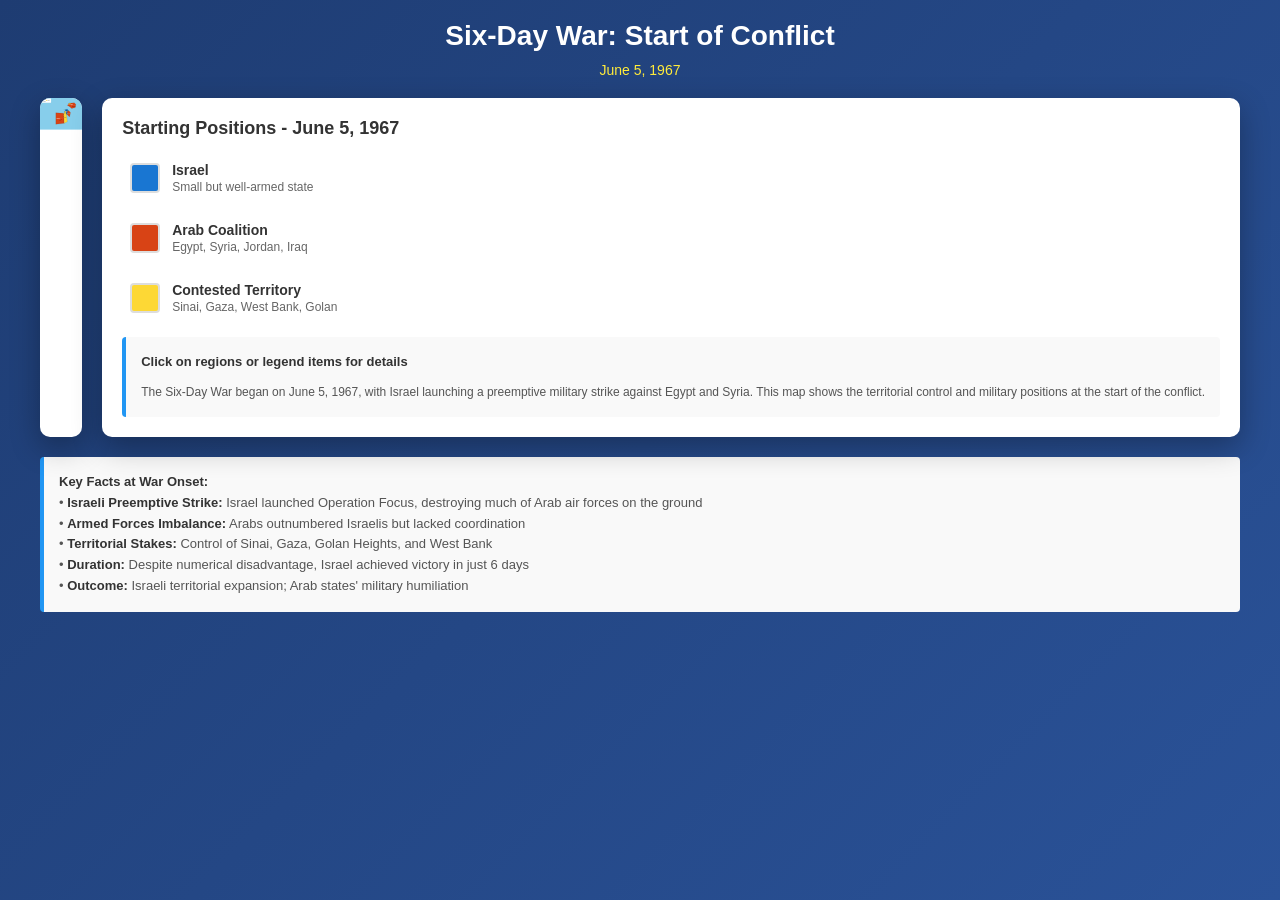
==== six-day-war-map.html @ d28ac615 "Add files via upload" ====
<!DOCTYPE html>
<html lang="en">
<head>
    <meta charset="UTF-8">
    <meta name="viewport" content="width=device-width, initial-scale=1.0">
    <title>Six-Day War - Start of Conflict Map</title>
    <style>
        * {
            margin: 0;
            padding: 0;
            box-sizing: border-box;
        }

        body {
            font-family: 'Segoe UI', Tahoma, Geneva, Verdana, sans-serif;
            background: linear-gradient(135deg, #1e3c72 0%, #2a5298 100%);
            min-height: 100vh;
            padding: 20px;
        }

        .container {
            max-width: 1200px;
            margin: 0 auto;
        }

        h1 {
            color: white;
            text-align: center;
            margin-bottom: 10px;
            font-size: 28px;
        }

        .date {
            color: #ffeb3b;
            text-align: center;
            margin-bottom: 20px;
            font-size: 14px;
        }

        .map-container {
            display: flex;
            gap: 20px;
            margin-bottom: 20px;
        }

        .map-section {
            flex: 1;
            background: white;
            border-radius: 10px;
            overflow: hidden;
            box-shadow: 0 10px 30px rgba(0, 0, 0, 0.3);
        }

        svg {
            width: 100%;
            height: auto;
            display: block;
        }

        .map-legend {
            background: white;
            border-radius: 10px;
            padding: 20px;
            box-shadow: 0 10px 30px rgba(0, 0, 0, 0.3);
        }

        .legend-title {
            font-size: 18px;
            font-weight: bold;
            margin-bottom: 15px;
            color: #333;
        }

        .legend-item {
            display: flex;
            align-items: center;
            margin-bottom: 12px;
            padding: 8px;
            border-radius: 5px;
            cursor: pointer;
            transition: background 0.2s;
        }

        .legend-item:hover {
            background: #f5f5f5;
        }

        .legend-color {
            width: 30px;
            height: 30px;
            border-radius: 4px;
            margin-right: 12px;
            border: 2px solid #ddd;
        }

        .legend-text h3 {
            font-size: 14px;
            margin: 0;
            color: #333;
        }

        .legend-text p {
            font-size: 12px;
            color: #666;
            margin: 2px 0 0 0;
        }

        .info-box {
            background: #f9f9f9;
            border-left: 4px solid #2196F3;
            padding: 15px;
            margin-top: 15px;
            border-radius: 4px;
            font-size: 13px;
            line-height: 1.6;
            color: #555;
        }

        .info-box strong {
            color: #333;
        }

        .region-info {
            position: fixed;
            background: white;
            border-radius: 8px;
            padding: 15px;
            box-shadow: 0 5px 20px rgba(0, 0, 0, 0.3);
            font-size: 13px;
            z-index: 1000;
            max-width: 250px;
            display: none;
        }

        .region-info h4 {
            margin-bottom: 8px;
            color: #2196F3;
        }

        .region-info p {
            margin: 5px 0;
            line-height: 1.4;
        }

        @media (max-width: 768px) {
            .map-container {
                flex-direction: column;
            }
        }
    </style>
</head>
<body>
    <div class="container">
        <h1>Six-Day War: Start of Conflict</h1>
        <div class="date">June 5, 1967</div>

        <div class="map-container">
            <div class="map-section">
                <svg viewBox="0 0 800 600" xmlns="http://www.w3.org/2000/svg">
                    <!-- Background -->
                    <rect width="800" height="600" fill="#87CEEB"/>

                    <!-- Legend Title -->
                    <g id="legend" transform="translate(10, 10)">
                        <rect x="0" y="0" width="200" height="80" fill="white" stroke="#ccc" stroke-width="1" rx="4"/>
                        <text x="10" y="20" font-size="12" font-weight="bold" fill="#333">Territory Control</text>
                        <rect x="10" y="30" width="15" height="15" fill="#1976D2" rx="2"/>
                        <text x="30" y="42" font-size="11" fill="#333">Israeli</text>
                        <rect x="10" y="50" width="15" height="15" fill="#D84315" rx="2"/>
                        <text x="30" y="62" font-size="11" fill="#333">Arab Coalition</text>
                        <rect x="110" y="30" width="15" height="15" fill="#FDD835" rx="2"/>
                        <text x="130" y="42" font-size="11" fill="#333">Disputed</text>
                    </g>

                    <!-- Syria (Arab) -->
                    <path d="M 550 100 L 650 90 L 680 120 L 670 180 L 600 200 L 550 150 Z" 
                          fill="#D84315" stroke="#333" stroke-width="2" class="territory" data-region="Syria">
                        <title>Syria</title>
                    </path>
                    <text x="600" y="140" font-size="16" font-weight="bold" fill="white" text-anchor="middle" pointer-events="none">SYRIA</text>

                    <!-- Israel -->
                    <path d="M 480 220 L 520 210 L 540 250 L 520 320 L 480 310 L 470 260 Z" 
                          fill="#1976D2" stroke="#333" stroke-width="2" class="territory" data-region="Israel">
                        <title>Israel</title>
                    </path>
                    <text x="500" y="265" font-size="14" font-weight="bold" fill="white" text-anchor="middle" pointer-events="none">ISRAEL</text>

                    <!-- West Bank (Disputed/Jordanian control) -->
                    <rect x="465" y="250" width="30" height="60" fill="#FDD835" stroke="#333" stroke-width="2" class="territory" data-region="West Bank"/>
                    <text x="480" y="285" font-size="10" font-weight="bold" fill="#333" text-anchor="middle" pointer-events="none">WB</text>

                    <!-- Gaza Strip -->
                    <rect x="450" y="320" width="20" height="40" fill="#FDD835" stroke="#333" stroke-width="2" class="territory" data-region="Gaza"/>
                    <text x="460" y="345" font-size="9" font-weight="bold" fill="#333" text-anchor="middle" pointer-events="none">GZ</text>

                    <!-- Egypt (Arab) -->
                    <path d="M 300 280 L 450 290 L 460 480 L 300 500 Z" 
                          fill="#D84315" stroke="#333" stroke-width="2" class="territory" data-region="Egypt">
                        <title>Egypt</title>
                    </path>
                    <text x="350" y="400" font-size="18" font-weight="bold" fill="white" text-anchor="middle" pointer-events="none">EGYPT</text>

                    <!-- Sinai Peninsula (Disputed at start) -->
                    <path d="M 450 290 L 500 300 L 520 450 L 460 480 Z" 
                          fill="#FDD835" stroke="#333" stroke-width="2" class="territory" data-region="Sinai">
                        <title>Sinai Peninsula</title>
                    </path>
                    <text x="480" y="380" font-size="12" font-weight="bold" fill="#333" text-anchor="middle" pointer-events="none">SINAI</text>

                    <!-- Jordan (Arab) -->
                    <path d="M 520 250 L 550 240 L 580 280 L 560 360 L 520 320 Z" 
                          fill="#D84315" stroke="#333" stroke-width="2" class="territory" data-region="Jordan">
                        <title>Jordan</title>
                    </path>
                    <text x="545" y="295" font-size="14" font-weight="bold" fill="white" text-anchor="middle" pointer-events="none">JORDAN</text>

                    <!-- Lebanon (Arab, neutral) -->
                    <path d="M 520 140 L 550 100 L 570 130 L 560 160 Z" 
                          fill="#D84315" stroke="#333" stroke-width="2" class="territory" data-region="Lebanon">
                        <title>Lebanon</title>
                    </path>
                    <text x="545" y="130" font-size="11" font-weight="bold" fill="white" text-anchor="middle" pointer-events="none">LBN</text>

                    <!-- Golan Heights (Disputed) -->
                    <ellipse cx="565" cy="110" rx="20" ry="15" fill="#FDD835" stroke="#333" stroke-width="2" class="territory" data-region="Golan Heights"/>
                    <text x="565" y="115" font-size="8" font-weight="bold" fill="#333" text-anchor="middle" pointer-events="none">GOLAN</text>

                    <!-- Key Cities -->
                    <circle cx="500" cy="240" r="5" fill="#000" class="city" data-city="Tel Aviv"/>
                    <text x="510" y="245" font-size="10" fill="#000">Tel Aviv</text>

                    <circle cx="510" cy="290" r="5" fill="#000" class="city" data-city="Jerusalem"/>
                    <text x="520" y="295" font-size="10" fill="#000">Jerusalem</text>

                    <circle cx="380" cy="420" r="5" fill="#000" class="city" data-city="Cairo"/>
                    <text x="390" y="425" font-size="10" fill="#000">Cairo</text>

                    <circle cx="620" cy="165" r="5" fill="#000" class="city" data-city="Damascus"/>
                    <text x="630" y="170" font-size="10" fill="#000">Damascus</text>

                    <!-- Military bases markers (simplified) -->
                    <g id="bases">
                        <rect x="375" y="380" width="8" height="8" fill="#FF6B6B" transform="rotate(45 379 384)"/>
                        <text x="360" y="405" font-size="9" fill="#FF6B6B">Egyptian Air Base</text>

                        <rect x="590" y="140" width="8" height="8" fill="#FF6B6B" transform="rotate(45 594 144)"/>
                        <text x="600" y="155" font-size="9" fill="#FF6B6B">Syrian Air Base</text>

                        <rect x="515" y="235" width="8" height="8" fill="#4CAF50" transform="rotate(45 519 239)"/>
                        <text x="450" y="235" font-size="9" fill="#4CAF50">Israeli Forces</text>
                    </g>
                </svg>
            </div>

            <div class="map-legend">
                <div class="legend-title">Starting Positions - June 5, 1967</div>

                <div class="legend-item" onclick="showInfo('israel')">
                    <div class="legend-color" style="background: #1976D2;"></div>
                    <div class="legend-text">
                        <h3>Israel</h3>
                        <p>Small but well-armed state</p>
                    </div>
                </div>

                <div class="legend-item" onclick="showInfo('egypt')">
                    <div class="legend-color" style="background: #D84315;"></div>
                    <div class="legend-text">
                        <h3>Arab Coalition</h3>
                        <p>Egypt, Syria, Jordan, Iraq</p>
                    </div>
                </div>

                <div class="legend-item" onclick="showInfo('disputed')">
                    <div class="legend-color" style="background: #FDD835;"></div>
                    <div class="legend-text">
                        <h3>Contested Territory</h3>
                        <p>Sinai, Gaza, West Bank, Golan</p>
                    </div>
                </div>

                <div class="info-box" id="info-display">
                    <strong>Click on regions or legend items for details</strong>
                    <p style="margin-top: 10px; font-size: 12px;">
                        The Six-Day War began on June 5, 1967, with Israel launching a preemptive military strike against Egypt and Syria. This map shows the territorial control and military positions at the start of the conflict.
                    </p>
                </div>
            </div>
        </div>

        <div class="info-box" style="margin-top: 20px;">
            <strong>Key Facts at War Onset:</strong>
            <p>• <strong>Israeli Preemptive Strike:</strong> Israel launched Operation Focus, destroying much of Arab air forces on the ground<br/>
            • <strong>Armed Forces Imbalance:</strong> Arabs outnumbered Israelis but lacked coordination<br/>
            • <strong>Territorial Stakes:</strong> Control of Sinai, Gaza, Golan Heights, and West Bank<br/>
            • <strong>Duration:</strong> Despite numerical disadvantage, Israel achieved victory in just 6 days<br/>
            • <strong>Outcome:</strong> Israeli territorial expansion; Arab states' military humiliation
            </p>
        </div>
    </div>

    <div class="region-info" id="tooltip"></div>

    <script>
        // Regional information
        const regionInfo = {
            'Israel': {
                control: 'Israeli',
                pop: '~2.8 million',
                military: 'Well-trained, modern equipment',
                strategy: 'Preemptive strike planned'
            },
            'Egypt': {
                control: 'Arab',
                pop: '~30 million',
                military: 'Largest Arab force, ~900 aircraft',
                strategy: 'Defensive; uncoordinated with allies'
            },
            'Syria': {
                control: 'Arab',
                pop: '~5.3 million',
                military: 'Soviet-equipped, strong position',
                strategy: 'Supporting Egyptian offensive'
            },
            'Jordan': {
                control: 'Arab',
                pop: '~2.2 million',
                military: 'Smaller force but well-trained',
                strategy: 'Defending territory'
            },
            'Sinai': {
                control: 'Disputed (Egyptian)',
                pop: 'Sparsely populated',
                military: 'Egyptian bases and troops',
                strategy: 'Key battleground'
            },
            'West Bank': {
                control: 'Disputed (Jordanian)',
                pop: '~600,000 Palestinians',
                military: 'Jordanian garrison',
                strategy: 'Critical territory for Palestinians'
            },
            'Gaza': {
                control: 'Disputed (Egyptian)',
                pop: '~350,000 Palestinians',
                military: 'Egyptian forces, Palestinian fighters',
                strategy: 'Strategic location near Israel'
            },
            'Lebanon': {
                control: 'Arab (mostly neutral)',
                pop: '~2.1 million',
                military: 'Limited involvement',
                strategy: 'Stayed largely neutral'
            },
            'Golan Heights': {
                control: 'Disputed (Syrian)',
                pop: 'Sparsely populated',
                military: 'Syrian fortifications',
                strategy: 'Strategic high ground'
            }
        };

        // Preset info displays
        const presetInfo = {
            'israel': '<strong>🇮🇱 Israel</strong><br/>Population: ~2.8M<br/>Strategy: Preemptive air strike to neutralize Arab air forces, then ground offensive<br/>Advantage: Superior coordination and training',
            'egypt': '<strong>🇪🇬 Egypt</strong><br/>Population: ~30M<br/>Military: Largest Arab air force (~900 aircraft)<br/>Challenge: Lack of coordination with other Arab states',
            'disputed': '<strong>⚔️ Contested Areas</strong><br/>Sinai, Gaza, West Bank, Golan Heights<br/>Strategic importance for both sides<br/>Would become main battlegrounds'
        };

        // Add click handlers to territories
        document.querySelectorAll('.territory').forEach(territory => {
            territory.addEventListener('click', function() {
                const region = this.getAttribute('data-region');
                if (regionInfo[region]) {
                    showRegionInfo(region);
                }
            });
            territory.addEventListener('mouseover', function() {
                this.style.opacity = '0.8';
                this.style.cursor = 'pointer';
            });
            territory.addEventListener('mouseout', function() {
                this.style.opacity = '1';
            });
        });

        function showInfo(key) {
            document.getElementById('info-display').innerHTML = presetInfo[key];
        }

        function showRegionInfo(region) {
            const info = regionInfo[region];
            let html = `<h4>${region}</h4>`;
            html += `<p><strong>Control:</strong> ${info.control}</p>`;
            html += `<p><strong>Population:</strong> ${info.pop}</p>`;
            html += `<p><strong>Military:</strong> ${info.military}</p>`;
            html += `<p><strong>Strategy:</strong> ${info.strategy}</p>`;
            document.getElementById('info-display').innerHTML = html;
        }
    </script>
</body>
</html>
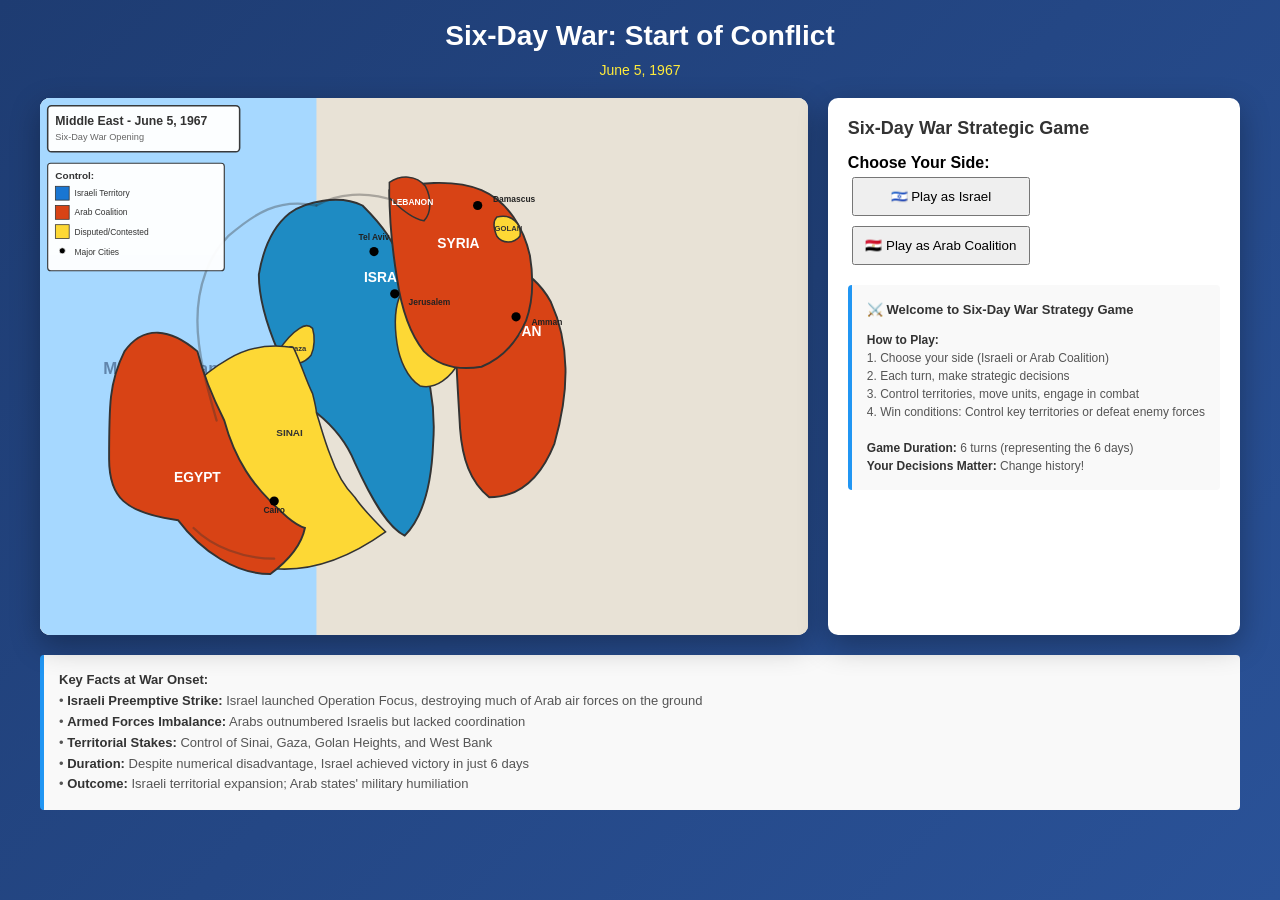
==== commit 31f1f1ff: "Update greeting from 'Hello' to 'Goodbye'" ====
--- a/six-day-war-map.html
+++ b/six-day-war-map.html
@@ -156,135 +156,156 @@
 
         <div class="map-container">
             <div class="map-section">
-                <svg viewBox="0 0 800 600" xmlns="http://www.w3.org/2000/svg">
-                    <!-- Background -->
-                    <rect width="800" height="600" fill="#87CEEB"/>
-
-                    <!-- Legend Title -->
-                    <g id="legend" transform="translate(10, 10)">
-                        <rect x="0" y="0" width="200" height="80" fill="white" stroke="#ccc" stroke-width="1" rx="4"/>
-                        <text x="10" y="20" font-size="12" font-weight="bold" fill="#333">Territory Control</text>
-                        <rect x="10" y="30" width="15" height="15" fill="#1976D2" rx="2"/>
-                        <text x="30" y="42" font-size="11" fill="#333">Israeli</text>
-                        <rect x="10" y="50" width="15" height="15" fill="#D84315" rx="2"/>
-                        <text x="30" y="62" font-size="11" fill="#333">Arab Coalition</text>
-                        <rect x="110" y="30" width="15" height="15" fill="#FDD835" rx="2"/>
-                        <text x="130" y="42" font-size="11" fill="#333">Disputed</text>
-                    </g>
-
-                    <!-- Syria (Arab) -->
-                    <path d="M 550 100 L 650 90 L 680 120 L 670 180 L 600 200 L 550 150 Z" 
-                          fill="#D84315" stroke="#333" stroke-width="2" class="territory" data-region="Syria">
-                        <title>Syria</title>
-                    </path>
-                    <text x="600" y="140" font-size="16" font-weight="bold" fill="white" text-anchor="middle" pointer-events="none">SYRIA</text>
-
-                    <!-- Israel -->
-                    <path d="M 480 220 L 520 210 L 540 250 L 520 320 L 480 310 L 470 260 Z" 
-                          fill="#1976D2" stroke="#333" stroke-width="2" class="territory" data-region="Israel">
-                        <title>Israel</title>
-                    </path>
-                    <text x="500" y="265" font-size="14" font-weight="bold" fill="white" text-anchor="middle" pointer-events="none">ISRAEL</text>
-
-                    <!-- West Bank (Disputed/Jordanian control) -->
-                    <rect x="465" y="250" width="30" height="60" fill="#FDD835" stroke="#333" stroke-width="2" class="territory" data-region="West Bank"/>
-                    <text x="480" y="285" font-size="10" font-weight="bold" fill="#333" text-anchor="middle" pointer-events="none">WB</text>
+                <svg viewBox="0 0 1000 700" xmlns="http://www.w3.org/2000/svg" style="background: #E8E2D6;">
+                    <!-- Water Background -->
+                    <rect width="1000" height="700" fill="#E8E2D6"/>
+                    <rect x="0" y="0" width="360" height="700" fill="#A6D8FF"/>
+                    <rect x="0" y="0" width="360" height="700" fill="url(#seaFade)" opacity="0.85"/>
+                    <defs>
+                        <linearGradient id="seaFade" x1="0" y1="0" x2="1" y2="0">
+                            <stop offset="0%" stop-color="#A6D8FF" stop-opacity="1"/>
+                            <stop offset="100%" stop-color="#A6D8FF" stop-opacity="0.1"/>
+                        </linearGradient>
+                    </defs>
+
+                    <text x="180" y="360" font-size="22" fill="#3D5A80" opacity="0.65" text-anchor="middle" font-weight="bold">Mediterranean Sea</text>
+
+                    <!-- Palestine/Israel region -->
+                    <path d="M 420 140 C 390 125 345 135 325 150 C 300 170 290 200 285 230 C 285 260 295 295 310 330 C 320 360 335 390 360 410 C 385 430 400 450 410 475 C 435 530 455 560 475 570 C 500 545 510 500 512 450 C 515 410 510 370 495 330 C 485 300 478 260 470 220 C 465 190 445 165 420 140 Z"
+                          fill="#1E8BC3" stroke="#333" stroke-width="2.5" class="territory" data-region="Israel" id="territory-Israel"/>
+                    <text x="455" y="240" font-size="18" font-weight="bold" fill="white" text-anchor="middle" pointer-events="none">ISRAEL</text>
 
                     <!-- Gaza Strip -->
-                    <rect x="450" y="320" width="20" height="40" fill="#FDD835" stroke="#333" stroke-width="2" class="territory" data-region="Gaza"/>
-                    <text x="460" y="345" font-size="9" font-weight="bold" fill="#333" text-anchor="middle" pointer-events="none">GZ</text>
-
-                    <!-- Egypt (Arab) -->
-                    <path d="M 300 280 L 450 290 L 460 480 L 300 500 Z" 
-                          fill="#D84315" stroke="#333" stroke-width="2" class="territory" data-region="Egypt">
-                        <title>Egypt</title>
-                    </path>
-                    <text x="350" y="400" font-size="18" font-weight="bold" fill="white" text-anchor="middle" pointer-events="none">EGYPT</text>
-
-                    <!-- Sinai Peninsula (Disputed at start) -->
-                    <path d="M 450 290 L 500 300 L 520 450 L 460 480 Z" 
-                          fill="#FDD835" stroke="#333" stroke-width="2" class="territory" data-region="Sinai">
-                        <title>Sinai Peninsula</title>
-                    </path>
-                    <text x="480" y="380" font-size="12" font-weight="bold" fill="#333" text-anchor="middle" pointer-events="none">SINAI</text>
-
-                    <!-- Jordan (Arab) -->
-                    <path d="M 520 250 L 550 240 L 580 280 L 560 360 L 520 320 Z" 
-                          fill="#D84315" stroke="#333" stroke-width="2" class="territory" data-region="Jordan">
-                        <title>Jordan</title>
-                    </path>
-                    <text x="545" y="295" font-size="14" font-weight="bold" fill="white" text-anchor="middle" pointer-events="none">JORDAN</text>
-
-                    <!-- Lebanon (Arab, neutral) -->
-                    <path d="M 520 140 L 550 100 L 570 130 L 560 160 Z" 
-                          fill="#D84315" stroke="#333" stroke-width="2" class="territory" data-region="Lebanon">
-                        <title>Lebanon</title>
-                    </path>
-                    <text x="545" y="130" font-size="11" font-weight="bold" fill="white" text-anchor="middle" pointer-events="none">LBN</text>
-
-                    <!-- Golan Heights (Disputed) -->
-                    <ellipse cx="565" cy="110" rx="20" ry="15" fill="#FDD835" stroke="#333" stroke-width="2" class="territory" data-region="Golan Heights"/>
-                    <text x="565" y="115" font-size="8" font-weight="bold" fill="#333" text-anchor="middle" pointer-events="none">GOLAN</text>
-
-                    <!-- Key Cities -->
-                    <circle cx="500" cy="240" r="5" fill="#000" class="city" data-city="Tel Aviv"/>
-                    <text x="510" y="245" font-size="10" fill="#000">Tel Aviv</text>
-
-                    <circle cx="510" cy="290" r="5" fill="#000" class="city" data-city="Jerusalem"/>
-                    <text x="520" y="295" font-size="10" fill="#000">Jerusalem</text>
-
-                    <circle cx="380" cy="420" r="5" fill="#000" class="city" data-city="Cairo"/>
-                    <text x="390" y="425" font-size="10" fill="#000">Cairo</text>
-
-                    <circle cx="620" cy="165" r="5" fill="#000" class="city" data-city="Damascus"/>
-                    <text x="630" y="170" font-size="10" fill="#000">Damascus</text>
-
-                    <!-- Military bases markers (simplified) -->
-                    <g id="bases">
-                        <rect x="375" y="380" width="8" height="8" fill="#FF6B6B" transform="rotate(45 379 384)"/>
-                        <text x="360" y="405" font-size="9" fill="#FF6B6B">Egyptian Air Base</text>
-
-                        <rect x="590" y="140" width="8" height="8" fill="#FF6B6B" transform="rotate(45 594 144)"/>
-                        <text x="600" y="155" font-size="9" fill="#FF6B6B">Syrian Air Base</text>
-
-                        <rect x="515" y="235" width="8" height="8" fill="#4CAF50" transform="rotate(45 519 239)"/>
-                        <text x="450" y="235" font-size="9" fill="#4CAF50">Israeli Forces</text>
-                    </g>
+                    <path d="M 310 330 C 320 315 330 305 338 300 C 345 295 350 295 355 300 C 358 310 358 325 353 335 C 345 345 330 350 320 345 C 312 340 310 335 310 330 Z"
+                          fill="#FDD835" stroke="#333" stroke-width="2" class="territory" data-region="Gaza" id="territory-Gaza"/>
+                    <text x="335" y="330" font-size="10" font-weight="bold" fill="#333" text-anchor="middle" pointer-events="none">Gaza</text>
+
+                    <!-- West Bank -->
+                    <path d="M 470 220 C 494 215 520 225 535 245 C 558 275 560 315 548 340 C 535 365 515 380 495 375 C 478 365 468 340 465 320 C 462 300 460 275 470 255 C 472 240 470 225 470 220 Z"
+                          fill="#FDD835" stroke="#333" stroke-width="2" class="territory" data-region="West Bank" id="territory-West Bank"/>
+                    <text x="500" y="300" font-size="10" font-weight="bold" fill="#333" text-anchor="middle" pointer-events="none">W.B.</text>
+
+                    <!-- Jordan -->
+                    <path d="M 540 215 C 590 200 640 220 665 265 C 690 320 690 380 670 450 C 650 500 620 520 585 520 C 560 500 550 470 547 430 C 545 390 540 330 540 255 L 540 215 Z"
+                          fill="#D84315" stroke="#333" stroke-width="2.5" class="territory" data-region="Jordan" id="territory-Jordan"/>
+                    <text x="615" y="310" font-size="18" font-weight="bold" fill="white" text-anchor="middle" pointer-events="none">JORDAN</text>
+
+                    <!-- Syria -->
+                    <path d="M 455 120 C 485 110 540 105 575 120 C 610 135 630 170 638 205 C 643 235 642 265 633 290 C 620 320 600 340 575 350 C 545 355 520 350 500 330 C 480 305 470 270 465 235 C 460 205 455 160 455 120 Z"
+                          fill="#D84315" stroke="#333" stroke-width="2.5" class="territory" data-region="Syria" id="territory-Syria"/>
+                    <text x="545" y="195" font-size="18" font-weight="bold" fill="white" text-anchor="middle" pointer-events="none">SYRIA</text>
+
+                    <!-- Lebanon -->
+                    <path d="M 455 110 C 470 100 490 100 502 115 C 510 130 510 150 500 160 C 487 158 470 145 455 130 C 455 120 455 110 455 110 Z"
+                          fill="#D84315" stroke="#333" stroke-width="2" class="territory" data-region="Lebanon" id="territory-Lebanon"/>
+                    <text x="485" y="140" font-size="11" font-weight="bold" fill="white" text-anchor="middle" pointer-events="none">LEBANON</text>
+
+                    <!-- Golan Heights -->
+                    <path d="M 595 155 C 615 150 628 165 625 180 C 617 190 602 190 595 180 C 590 168 590 160 595 155 Z"
+                          fill="#FDD835" stroke="#333" stroke-width="2" class="territory" data-region="Golan Heights" id="territory-Golan Heights"/>
+                    <text x="610" y="173" font-size="10" font-weight="bold" fill="#333" text-anchor="middle" pointer-events="none">GOLAN</text>
+
+                    <!-- Sinai Peninsula -->
+                    <path d="M 360 410 C 365 425 370 445 378 465 C 385 485 395 505 410 520 C 420 535 435 550 450 565 C 345 640 255 620 200 560 C 170 520 162 470 175 420 C 185 385 210 360 245 340 C 270 325 300 320 330 325 C 340 345 345 365 355 385 C 360 405 360 410 360 410 Z"
+                          fill="#FDD835" stroke="#333" stroke-width="2" class="territory" data-region="Sinai" id="territory-Sinai"/>
+                    <text x="325" y="440" font-size="13" font-weight="bold" fill="#333" text-anchor="middle" pointer-events="none">SINAI</text>
+
+                    <!-- Egypt -->
+                    <path d="M 180 550 C 210 590 255 620 300 620 C 320 605 340 585 345 560 C 330 555 315 540 300 525 C 280 505 255 475 240 420 C 220 380 210 350 205 330 C 170 300 135 295 110 330 C 90 370 90 400 90 470 C 90 520 110 540 180 550 Z"
+                          fill="#D84315" stroke="#333" stroke-width="2.5" class="territory" data-region="Egypt" id="territory-Egypt"/>
+                    <text x="205" y="500" font-size="18" font-weight="bold" fill="white" text-anchor="middle" pointer-events="none">EGYPT</text>
+
+                    <!-- Coastal and geographic details -->
+                    <path d="M 360 140 C 310 130 280 150 245 180 C 220 205 205 245 205 290 C 205 335 220 385 230 420"
+                          fill="none" stroke="#333" stroke-width="3" stroke-linecap="round" opacity="0.35"/>
+                    <path d="M 360 140 C 385 125 425 120 465 135"
+                          fill="none" stroke="#333" stroke-width="3" stroke-linecap="round" opacity="0.35"/>
+                    <path d="M 200 560 C 225 585 265 600 305 600"
+                          fill="none" stroke="#333" stroke-width="3" stroke-linecap="round" opacity="0.35"/>
+
+                    <!-- Major Cities -->
+                    <circle cx="435" cy="200" r="6" fill="#000" class="city" data-city="Tel Aviv"/>
+                    <text x="435" y="185" font-size="11" fill="#222" font-weight="bold" text-anchor="middle">Tel Aviv</text>
+
+                    <circle cx="462" cy="255" r="6" fill="#000" class="city" data-city="Jerusalem"/>
+                    <text x="480" y="269" font-size="11" fill="#222" font-weight="bold">Jerusalem</text>
+
+                    <circle cx="305" cy="525" r="6" fill="#000" class="city" data-city="Cairo"/>
+                    <text x="305" y="540" font-size="11" fill="#222" font-weight="bold" text-anchor="middle">Cairo</text>
+
+                    <circle cx="570" cy="140" r="6" fill="#000" class="city" data-city="Damascus"/>
+                    <text x="590" y="135" font-size="11" fill="#222" font-weight="bold">Damascus</text>
+
+                    <circle cx="620" cy="285" r="6" fill="#000" class="city" data-city="Amman"/>
+                    <text x="640" y="295" font-size="11" fill="#222" font-weight="bold">Amman</text>
+
+                    <!-- Title Box -->
+                    <rect x="10" y="10" width="250" height="60" fill="white" stroke="#333" stroke-width="2" rx="5" opacity="0.96"/>
+                    <text x="20" y="35" font-size="16" font-weight="bold" fill="#333">Middle East - June 5, 1967</text>
+                    <text x="20" y="55" font-size="12" fill="#666">Six-Day War Opening</text>
+
+                    <!-- Legend Box -->
+                    <rect x="10" y="85" width="230" height="140" fill="white" stroke="#333" stroke-width="1.5" rx="4" opacity="0.96"/>
+                    <text x="20" y="105" font-size="13" font-weight="bold" fill="#333">Control:</text>
+                    
+                    <rect x="20" y="115" width="18" height="18" fill="#1976D2" stroke="#333" stroke-width="1"/>
+                    <text x="45" y="128" font-size="11" fill="#333">Israeli Territory</text>
+                    
+                    <rect x="20" y="140" width="18" height="18" fill="#D84315" stroke="#333" stroke-width="1"/>
+                    <text x="45" y="153" font-size="11" fill="#333">Arab Coalition</text>
+                    
+                    <rect x="20" y="165" width="18" height="18" fill="#FDD835" stroke="#333" stroke-width="1"/>
+                    <text x="45" y="178" font-size="11" fill="#333">Disputed/Contested</text>
+
+                    <circle cx="29" cy="199" r="4" fill="#000" stroke="#fff" stroke-width="1"/>
+                    <text x="45" y="204" font-size="11" fill="#333">Major Cities</text>
                 </svg>
             </div>
 
             <div class="map-legend">
-                <div class="legend-title">Starting Positions - June 5, 1967</div>
-
-                <div class="legend-item" onclick="showInfo('israel')">
-                    <div class="legend-color" style="background: #1976D2;"></div>
-                    <div class="legend-text">
-                        <h3>Israel</h3>
-                        <p>Small but well-armed state</p>
+                <div class="legend-title">Six-Day War Strategic Game</div>
+
+                <div style="margin-bottom: 15px;">
+                    <label><strong>Choose Your Side:</strong></label><br/>
+                    <button style="width: 48%; padding: 10px; margin: 5px 1%;" onclick="chooseSide('israel')">🇮🇱 Play as Israel</button>
+                    <button style="width: 48%; padding: 10px; margin: 5px 1%;" onclick="chooseSide('arab')">🇪🇬 Play as Arab Coalition</button>
+                </div>
+
+                <div class="info-box" id="info-display" style="margin-top: 10px;">
+                    <strong>⚔️ Welcome to Six-Day War Strategy Game</strong>
+                    <p style="margin-top: 10px; font-size: 12px; line-height: 1.5;">
+                        <strong>How to Play:</strong><br/>
+                        1. Choose your side (Israeli or Arab Coalition)<br/>
+                        2. Each turn, make strategic decisions<br/>
+                        3. Control territories, move units, engage in combat<br/>
+                        4. Win conditions: Control key territories or defeat enemy forces<br/>
+                        <br/>
+                        <strong>Game Duration:</strong> 6 turns (representing the 6 days)<br/>
+                        <strong>Your Decisions Matter:</strong> Change history!
+                    </p>
+                </div>
+
+                <div id="game-panel" style="display: none; margin-top: 15px;">
+                    <div class="info-box" style="border-left-color: #4CAF50;">
+                        <strong>Turn: <span id="current-turn">1</span>/6</strong><br/>
+                        <strong id="player-side">Your Side: Israel</strong><br/>
+                        <br/>
+                        <strong>Forces:</strong><br/>
+                        Israeli: <span id="israeli-units">8</span> units | Morale: <span id="israeli-morale">85</span>%<br/>
+                        Arab: <span id="arab-units">12</span> units | Morale: <span id="arab-morale">70</span>%<br/>
+                        <br/>
+                        <button style="width: 100%; padding: 10px; background: #4CAF50; color: white; border: none; border-radius: 4px; cursor: pointer; font-weight: bold;" onclick="nextTurn()">End Turn</button>
                     </div>
-                </div>
-
-                <div class="legend-item" onclick="showInfo('egypt')">
-                    <div class="legend-color" style="background: #D84315;"></div>
-                    <div class="legend-text">
-                        <h3>Arab Coalition</h3>
-                        <p>Egypt, Syria, Jordan, Iraq</p>
+
+                    <div class="info-box" style="border-left-color: #FF9800; margin-top: 10px;">
+                        <strong>Available Actions:</strong>
+                        <div id="actions-list" style="font-size: 11px; margin-top: 8px;"></div>
                     </div>
-                </div>
-
-                <div class="legend-item" onclick="showInfo('disputed')">
-                    <div class="legend-color" style="background: #FDD835;"></div>
-                    <div class="legend-text">
-                        <h3>Contested Territory</h3>
-                        <p>Sinai, Gaza, West Bank, Golan</p>
+
+                    <div id="battle-log" class="info-box" style="border-left-color: #2196F3; margin-top: 10px; display: none;">
+                        <strong>Battle Report:</strong>
+                        <div id="battle-report" style="font-size: 10px; margin-top: 8px; max-height: 100px; overflow-y: auto;"></div>
                     </div>
-                </div>
-
-                <div class="info-box" id="info-display">
-                    <strong>Click on regions or legend items for details</strong>
-                    <p style="margin-top: 10px; font-size: 12px;">
-                        The Six-Day War began on June 5, 1967, with Israel launching a preemptive military strike against Egypt and Syria. This map shows the territorial control and military positions at the start of the conflict.
-                    </p>
                 </div>
             </div>
         </div>
@@ -303,7 +324,50 @@
     <div class="region-info" id="tooltip"></div>
 
     <script>
-        // Regional information
+        // Game State
+        let gameState = {
+            turn: 0,
+            playerSide: null, // 'israel' or 'arab'
+            isrealUnits: 8,
+            arabUnits: 12,
+            israeliMorale: 85,
+            arabMorale: 70,
+            territoriesControl: {
+                'Israel': 'israel',
+                'Egypt': 'arab',
+                'Syria': 'arab',
+                'Jordan': 'arab',
+                'Lebanon': 'arab',
+                'West Bank': 'disputed',
+                'Gaza': 'disputed',
+                'Sinai': 'disputed',
+                'Golan Heights': 'disputed'
+            },
+            battleLog: [],
+            usedActions: [] // Track which actions have been used
+        };
+
+        // Strategic Actions available (with usage limits)
+        const strategicActions = {
+            israel: [
+                { id: 'air-strike', name: '✈️ Preemptive Air Strike', effect: 'arab-morale-hit', value: -20, maxUses: 1 },
+                { id: 'sinai-advance', name: '🚀 Advance into Sinai', effect: 'capture-territory', territory: 'Sinai', maxUses: 1 },
+                { id: 'golan-attack', name: '🎯 Attack Golan Heights', effect: 'capture-territory', territory: 'Golan Heights', maxUses: 1 },
+                { id: 'west-bank-secure', name: '📍 Secure West Bank', effect: 'capture-territory', territory: 'West Bank', maxUses: 1 },
+                { id: 'morale-boost', name: '💪 Boost Morale', effect: 'israel-morale-boost', value: 10, maxUses: 2 },
+                { id: 'reinforce', name: '🛡️ Reinforce Positions', effect: 'israel-units-gain', value: 1, maxUses: 3 }
+            ],
+            arab: [
+                { id: 'coordination', name: '🌍 Unit Coordination', effect: 'arab-morale-boost', value: 15, maxUses: 2 },
+                { id: 'defense-setup', name: '🛡️ Defensive Positions', effect: 'arab-defense-boost', value: 10, maxUses: 2 },
+                { id: 'counterattack', name: '💣 Counterattack Israeli', effect: 'israel-units-loss', value: 2, maxUses: 2 },
+                { id: 'reposition', name: '🔄 Reposition Forces', effect: 'reorganize-units', value: 3, maxUses: 3 },
+                { id: 'air-defense', name: '✈️ Air Defense Setup', effect: 'arab-air-defense', value: 15, maxUses: 1 },
+                { id: 'alliance-support', name: '🤝 Request Alliance Support', effect: 'arab-units-gain', value: 2, maxUses: 1 }
+            ]
+        };
+
+        // Regional Information
         const regionInfo = {
             'Israel': {
                 control: 'Israeli',
@@ -361,32 +425,269 @@
             }
         };
 
-        // Preset info displays
-        const presetInfo = {
-            'israel': '<strong>🇮🇱 Israel</strong><br/>Population: ~2.8M<br/>Strategy: Preemptive air strike to neutralize Arab air forces, then ground offensive<br/>Advantage: Superior coordination and training',
-            'egypt': '<strong>🇪🇬 Egypt</strong><br/>Population: ~30M<br/>Military: Largest Arab air force (~900 aircraft)<br/>Challenge: Lack of coordination with other Arab states',
-            'disputed': '<strong>⚔️ Contested Areas</strong><br/>Sinai, Gaza, West Bank, Golan Heights<br/>Strategic importance for both sides<br/>Would become main battlegrounds'
-        };
-
-        // Add click handlers to territories
-        document.querySelectorAll('.territory').forEach(territory => {
-            territory.addEventListener('click', function() {
-                const region = this.getAttribute('data-region');
-                if (regionInfo[region]) {
-                    showRegionInfo(region);
+        function chooseSide(side) {
+            gameState.playerSide = side;
+            gameState.turn = 1;
+            gameState.usedActions = []; // Reset used actions
+            // Reset territories to starting positions
+            gameState.territoriesControl = {
+                'Israel': 'israel',
+                'Egypt': 'arab',
+                'Syria': 'arab',
+                'Jordan': 'arab',
+                'Lebanon': 'arab',
+                'West Bank': 'disputed',
+                'Gaza': 'disputed',
+                'Sinai': 'disputed',
+                'Golan Heights': 'disputed'
+            };
+            // Reset territory colors
+            Object.keys(gameState.territoriesControl).forEach(territory => {
+                changeTerritoryColor(territory, gameState.territoriesControl[territory]);
+            });
+            document.getElementById('game-panel').style.display = 'block';
+            document.getElementById('player-side').textContent = side === 'israel' ? 'Your Side: 🇮🇱 Israel' : 'Your Side: 🇪🇬 Arab Coalition';
+            updateGameDisplay();
+            generateActions();
+        }
+
+        function updateGameDisplay() {
+            document.getElementById('current-turn').textContent = gameState.turn;
+            document.getElementById('israeli-units').textContent = gameState.isrealUnits;
+            document.getElementById('arab-units').textContent = gameState.arabUnits;
+            document.getElementById('israeli-morale').textContent = gameState.israeliMorale;
+            document.getElementById('arab-morale').textContent = gameState.arabMorale;
+        }
+
+        function generateActions() {
+            const actions = strategicActions[gameState.playerSide] || [];
+            let html = '<div style="display: flex; flex-direction: column; gap: 8px;">';
+            actions.forEach((action, idx) => {
+                const usedCount = gameState.usedActions.filter(used => used === action.id).length;
+                const canUse = usedCount < action.maxUses;
+                const buttonStyle = canUse 
+                    ? 'background: #2196F3; color: white; cursor: pointer;' 
+                    : 'background: #ccc; color: #666; cursor: not-allowed;';
+                
+                html += `<button style="padding: 8px; border: none; border-radius: 4px; font-size: 11px; text-align: left; ${buttonStyle}" 
+                         ${canUse ? `onclick="executeAction(${idx})"` : 'disabled'}>
+                         ${action.name} ${usedCount > 0 ? `(${usedCount}/${action.maxUses})` : ''}
+                         </button>`;
+            });
+            html += '</div>';
+            document.getElementById('actions-list').innerHTML = html;
+        }
+
+        function executeAction(actionIndex) {
+            const actions = strategicActions[gameState.playerSide];
+            const action = actions[actionIndex];
+            
+            // Check if action can be used
+            const usedCount = gameState.usedActions.filter(used => used === action.id).length;
+            if (usedCount >= action.maxUses) return;
+            
+            // Mark action as used
+            gameState.usedActions.push(action.id);
+            
+            let report = `Turn ${gameState.turn}: `;
+
+            if (action.effect === 'arab-morale-hit') {
+                gameState.arabMorale = Math.max(0, gameState.arabMorale + action.value);
+                report += `Israeli Preemptive Air Strike! Arab morale drops to ${gameState.arabMorale}%.`;
+                gameState.isrealUnits = Math.min(gameState.isrealUnits + 2, 12);
+            } else if (action.effect === 'arab-morale-boost') {
+                gameState.arabMorale = Math.min(100, gameState.arabMorale + action.value);
+                report += `Arab forces coordinate! Morale increases to ${gameState.arabMorale}%.`;
+            } else if (action.effect === 'capture-territory') {
+                const territory = action.territory;
+                gameState.territoriesControl[territory] = 'israel';
+                changeTerritoryColor(territory, 'israel');
+                report += `Israeli forces captured ${territory}!`;
+            } else if (action.effect === 'israel-units-loss') {
+                gameState.isrealUnits = Math.max(0, gameState.isrealUnits - action.value);
+                report += `Arab counterattack! Israeli units reduced to ${gameState.isrealUnits}.`;
+            } else if (action.effect === 'israel-morale-boost') {
+                gameState.israeliMorale = Math.min(100, gameState.israeliMorale + action.value);
+                report += `Israeli forces boost morale to ${gameState.israeliMorale}%.`;
+            } else if (action.effect === 'israel-units-gain') {
+                gameState.isrealUnits = Math.min(gameState.isrealUnits + action.value, 15);
+                report += `Israeli reinforcements arrive! Units increased to ${gameState.isrealUnits}.`;
+            } else if (action.effect === 'arab-defense-boost') {
+                gameState.arabMorale = Math.min(100, gameState.arabMorale + action.value);
+                report += `Arab defensive positions strengthened!`;
+            } else if (action.effect === 'reorganize-units') {
+                gameState.arabUnits = Math.min(gameState.arabUnits + action.value, 18);
+                report += `Arab forces reorganize! Units increased to ${gameState.arabUnits}.`;
+            } else if (action.effect === 'arab-air-defense') {
+                gameState.arabMorale = Math.min(100, gameState.arabMorale + action.value);
+                report += `Arab air defenses established!`;
+            } else if (action.effect === 'arab-units-gain') {
+                gameState.arabUnits = Math.min(gameState.arabUnits + action.value, 18);
+                report += `Alliance support arrives! Arab units increased to ${gameState.arabUnits}.`;
+            }
+
+            gameState.battleLog.push(report);
+            showBattleReport(report);
+            updateGameDisplay();
+            generateActions(); // Refresh actions to show updated usage
+
+            checkWinCondition();
+        }
+
+        function changeTerritoryColor(territory, newController) {
+            const territoryElement = document.getElementById(`territory-${territory}`);
+            if (territoryElement) {
+                if (newController === 'israel') {
+                    territoryElement.setAttribute('fill', '#1976D2'); // Israeli blue
+                } else if (newController === 'arab') {
+                    territoryElement.setAttribute('fill', '#D84315'); // Arab red
+                } else {
+                    territoryElement.setAttribute('fill', '#FDD835'); // Disputed yellow
                 }
+            }
+        }
+
+        function showBattleReport(report) {
+            document.getElementById('battle-log').style.display = 'block';
+            let html = gameState.battleLog.map(log => `<div>• ${log}</div>`).join('');
+            document.getElementById('battle-report').innerHTML = html;
+        }
+
+        function nextTurn() {
+            if (gameState.turn < 6) {
+                gameState.turn++;
+                // Simulate enemy action
+                simulateEnemyTurn();
+                updateGameDisplay();
+                generateActions();
+            } else {
+                endGame();
+            }
+        }
+
+        function simulateEnemyTurn() {
+            const enemySide = gameState.playerSide === 'israel' ? 'arab' : 'israel';
+            const enemyActions = strategicActions[enemySide];
+            
+            // Filter available actions (not used up)
+            const availableActions = enemyActions.filter(action => {
+                const usedCount = gameState.usedActions.filter(used => used === action.id).length;
+                return usedCount < action.maxUses;
             });
-            territory.addEventListener('mouseover', function() {
-                this.style.opacity = '0.8';
-                this.style.cursor = 'pointer';
-            });
-            territory.addEventListener('mouseout', function() {
-                this.style.opacity = '1';
-            });
-        });
-
-        function showInfo(key) {
-            document.getElementById('info-display').innerHTML = presetInfo[key];
+            
+            if (availableActions.length === 0) {
+                // No actions left, do a basic action
+                let report = `Turn ${gameState.turn} (Enemy): Enemy forces maintain defensive positions.`;
+                gameState.battleLog.push(report);
+                showBattleReport(report);
+                return;
+            }
+            
+            const randomAction = availableActions[Math.floor(Math.random() * availableActions.length)];
+            
+            // Mark enemy action as used
+            gameState.usedActions.push(randomAction.id);
+            
+            let report = `Turn ${gameState.turn} (Enemy): `;
+
+            if (enemySide === 'arab') {
+                if (randomAction.effect === 'arab-defense-boost') {
+                    gameState.arabMorale = Math.min(100, gameState.arabMorale + 10);
+                    report += 'Arab forces secure defensive positions.';
+                } else if (randomAction.effect === 'arab-morale-boost') {
+                    gameState.arabMorale = Math.min(100, gameState.arabMorale + randomAction.value);
+                    report += 'Arab forces coordinate effectively.';
+                } else if (randomAction.effect === 'israel-units-loss') {
+                    gameState.isrealUnits = Math.max(0, gameState.isrealUnits - randomAction.value);
+                    report += 'Arab counterattack damages Israeli forces.';
+                } else if (randomAction.effect === 'reorganize-units') {
+                    gameState.arabUnits = Math.min(gameState.arabUnits + randomAction.value, 18);
+                    report += 'Arab forces reorganize and gain reinforcements.';
+                } else if (randomAction.effect === 'arab-air-defense') {
+                    gameState.arabMorale = Math.min(100, gameState.arabMorale + randomAction.value);
+                    report += 'Arab air defenses are established.';
+                } else if (randomAction.effect === 'arab-units-gain') {
+                    gameState.arabUnits = Math.min(gameState.arabUnits + randomAction.value, 18);
+                    report += 'Alliance support strengthens Arab forces.';
+                }
+            } else {
+                // Israeli enemy actions
+                if (randomAction.effect === 'arab-morale-hit') {
+                    gameState.arabMorale = Math.max(0, gameState.arabMorale - 15);
+                    report += 'Israeli air superiority weakens Arab forces.';
+                } else if (randomAction.effect === 'capture-territory') {
+                    const territory = randomAction.territory;
+                    gameState.territoriesControl[territory] = 'israel';
+                    changeTerritoryColor(territory, 'israel');
+                    report += `Israeli forces capture ${territory}!`;
+                } else if (randomAction.effect === 'israel-morale-boost') {
+                    gameState.israeliMorale = Math.min(100, gameState.israeliMorale + randomAction.value);
+                    report += 'Israeli morale remains high.';
+                } else if (randomAction.effect === 'israel-units-gain') {
+                    gameState.isrealUnits = Math.min(gameState.isrealUnits + randomAction.value, 15);
+                    report += 'Israeli reinforcements arrive.';
+                }
+            }
+
+            gameState.battleLog.push(report);
+            showBattleReport(report);
+        }
+
+        function checkWinCondition() {
+            const israelTerritories = Object.values(gameState.territoriesControl).filter(c => c === 'israel').length;
+            const arabTerritories = Object.values(gameState.territoriesControl).filter(c => c === 'arab').length;
+            const disputedTerritories = Object.values(gameState.territoriesControl).filter(c => c === 'disputed').length;
+
+            // Win conditions
+            if (gameState.isrealUnits <= 0 || gameState.israeliMorale <= 0) {
+                endGame('arab');
+                return;
+            }
+            if (gameState.arabUnits <= 0 || gameState.arabMorale <= 0) {
+                endGame('israel');
+                return;
+            }
+
+            // Territory-based victory
+            if (israelTerritories >= 7) { // Israel controls most territories
+                endGame('israel');
+                return;
+            }
+            if (arabTerritories >= 6) { // Arab coalition maintains control
+                endGame('arab');
+                return;
+            }
+
+            // End of game after 6 turns
+            if (gameState.turn >= 6) {
+                if (israelTerritories > arabTerritories) {
+                    endGame('israel');
+                } else {
+                    endGame('arab');
+                }
+                return;
+            }
+        }
+
+        function endGame(winner = null) {
+            if (!winner) {
+                const israelTerritories = Object.values(gameState.territoriesControl).filter(c => c === 'israel').length;
+                winner = israelTerritories > 4 ? 'israel' : 'arab';
+            }
+
+            const message = winner === 'israel' 
+                ? '🇮🇱 Israel Wins! (Historical Outcome)' 
+                : '🇪🇬 Arab Coalition Wins! (Alternate History!)';
+
+            const israelTerritories = Object.values(gameState.territoriesControl).filter(c => c === 'israel').length;
+            const arabTerritories = Object.values(gameState.territoriesControl).filter(c => c === 'arab').length;
+
+            alert(`Game Over!\n\n${message}\n\nFinal Stats:\n- Israeli Units: ${gameState.isrealUnits} | Morale: ${gameState.israeliMorale}%\n- Arab Units: ${gameState.arabUnits} | Morale: ${gameState.arabMorale}%\n- Territories Controlled: Israel ${israelTerritories}, Arab ${arabTerritories}\n\nClick "OK" to start a new game!`);
+            
+            // Reset game
+            document.getElementById('game-panel').style.display = 'none';
+            document.getElementById('battle-log').style.display = 'none';
+            document.getElementById('info-display').innerHTML = '<strong>⚔️ Welcome to Six-Day War Strategy Game</strong><p style="margin-top: 10px; font-size: 12px; line-height: 1.5;"><strong>How to Play:</strong><br/>1. Choose your side (Israeli or Arab Coalition)<br/>2. Each turn, make strategic decisions<br/>3. Control territories, move units, engage in combat<br/>4. Win conditions: Control key territories or defeat enemy forces<br/><br/><strong>Game Duration:</strong> 6 turns (representing the 6 days)<br/><strong>Your Decisions Matter:</strong> Change history!</p>';
         }
 
         function showRegionInfo(region) {
@@ -398,6 +699,25 @@
             html += `<p><strong>Strategy:</strong> ${info.strategy}</p>`;
             document.getElementById('info-display').innerHTML = html;
         }
+
+        // Add click handlers to territories
+        document.addEventListener('DOMContentLoaded', function() {
+            document.querySelectorAll('.territory').forEach(territory => {
+                territory.addEventListener('click', function() {
+                    const region = this.getAttribute('data-region');
+                    if (regionInfo[region]) {
+                        showRegionInfo(region);
+                    }
+                });
+                territory.addEventListener('mouseover', function() {
+                    this.style.opacity = '0.8';
+                    this.style.cursor = 'pointer';
+                });
+                territory.addEventListener('mouseout', function() {
+                    this.style.opacity = '1';
+                });
+            });
+        });
     </script>
 </body>
-</html>+</html>
